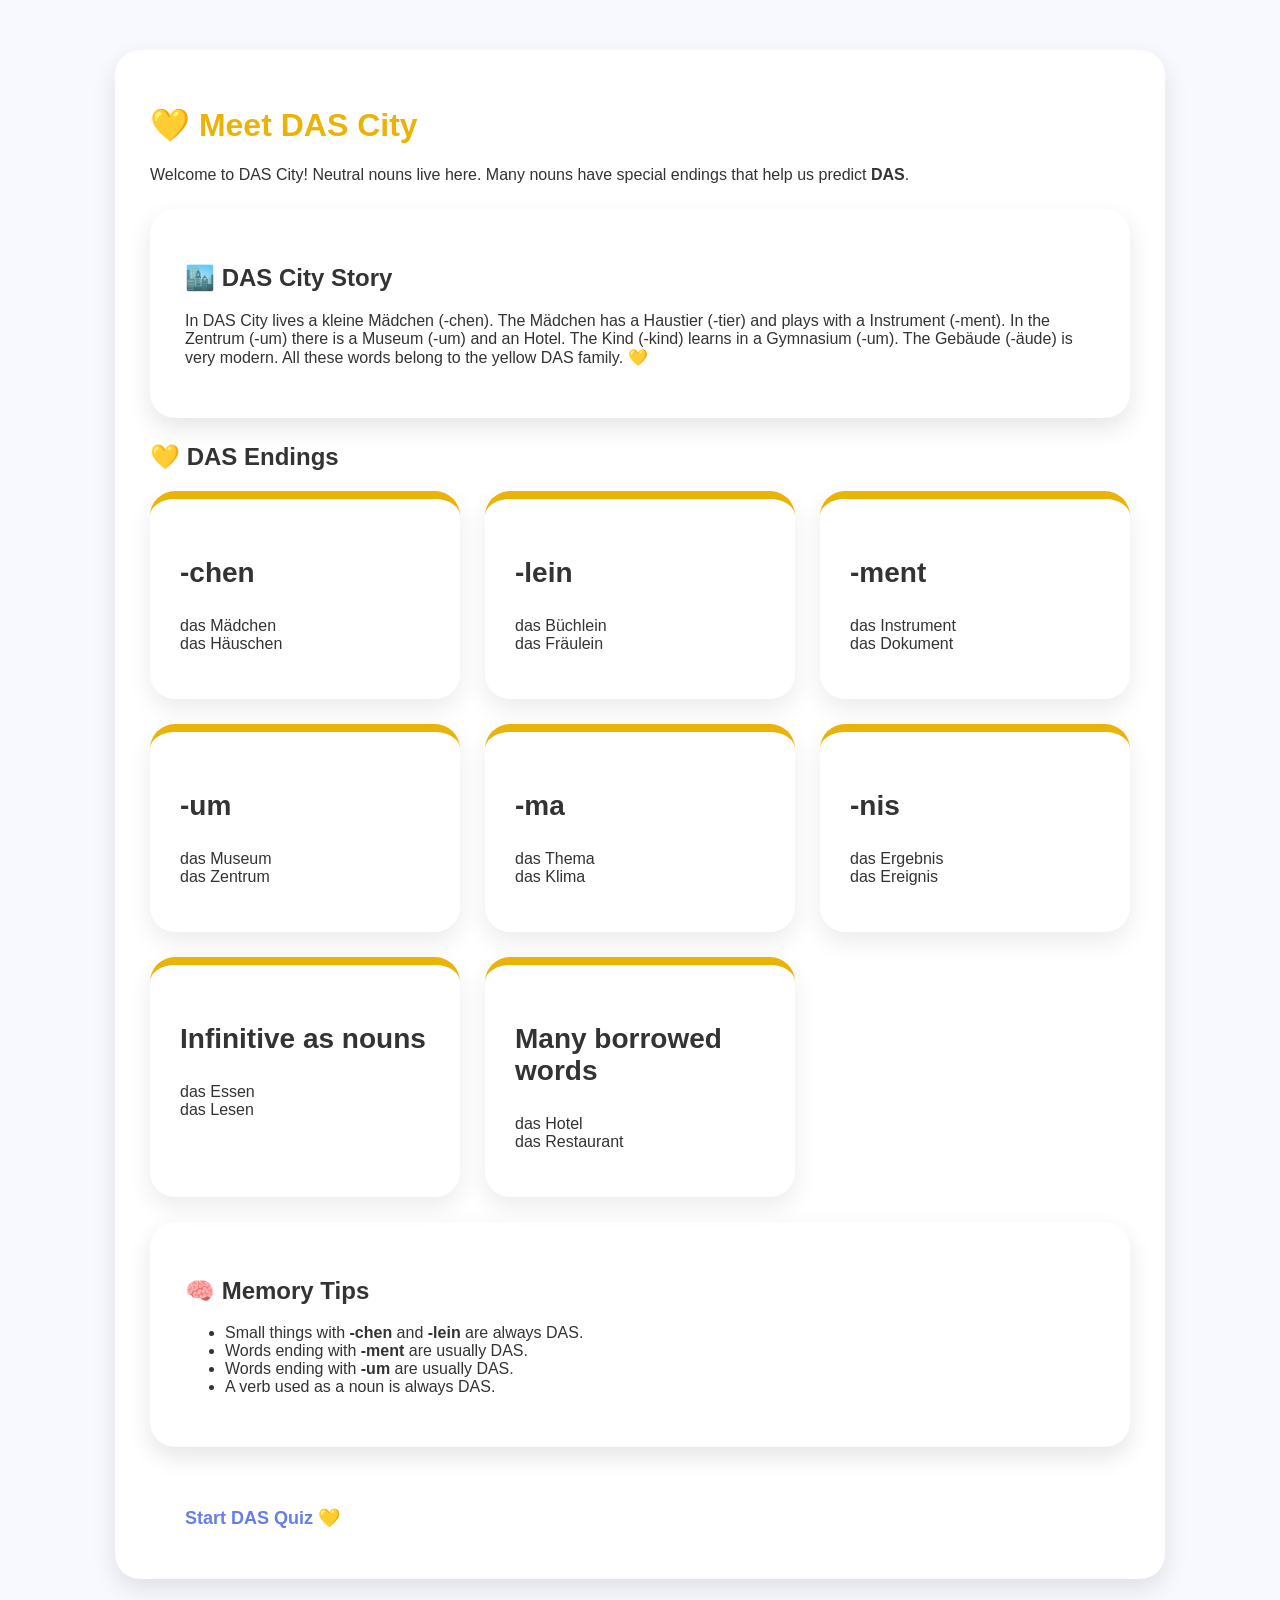
==== das-endings.html @ b2dd9b96 "Add files via upload" ====
<!DOCTYPE html>
<html lang="en">

<head>

<meta charset="UTF-8">
<meta name="viewport" content="width=device-width, initial-scale=1.0">

<title>DAS Endings</title>

<link rel="stylesheet" href="style.css">

</head>


<body>


<div class="container">


<div class="lesson-box">


<h1 style="color:#eab308;">
💛 Meet DAS City
</h1>


<p>
Welcome to DAS City!
Neutral nouns live here.
Many nouns have special endings that help us predict
<strong>DAS</strong>.
</p>



<div class="lesson-box">


<h2>🏙️ DAS City Story</h2>


<p>

In DAS City lives a kleine Mädchen (-chen).

The Mädchen has a Haustier (-tier)
and plays with a Instrument (-ment).

In the Zentrum (-um) there is a Museum (-um)
and an Hotel.

The Kind (-kind) learns in a Gymnasium (-um).

The Gebäude (-äude) is very modern.

All these words belong to the yellow DAS family. 💛

</p>


</div>




<h2>💛 DAS Endings</h2>



<div class="cards">



<div class="card das">

<h3>-chen</h3>

<p>
das Mädchen
<br>
das Häuschen
</p>

</div>



<div class="card das">

<h3>-lein</h3>

<p>
das Büchlein
<br>
das Fräulein
</p>

</div>



<div class="card das">

<h3>-ment</h3>

<p>
das Instrument
<br>
das Dokument
</p>

</div>



<div class="card das">

<h3>-um</h3>

<p>
das Museum
<br>
das Zentrum
</p>

</div>



<div class="card das">

<h3>-ma</h3>

<p>
das Thema
<br>
das Klima
</p>

</div>



<div class="card das">

<h3>-nis</h3>

<p>
das Ergebnis
<br>
das Ereignis
</p>

</div>



<div class="card das">

<h3>Infinitive as nouns</h3>

<p>
das Essen
<br>
das Lesen
</p>

</div>



<div class="card das">

<h3>Many borrowed words</h3>

<p>
das Hotel
<br>
das Restaurant
</p>

</div>



</div>





<div class="lesson-box">


<h2>🧠 Memory Tips</h2>


<ul>

<li>
Small things with <strong>-chen</strong> and <strong>-lein</strong> are always DAS.
</li>


<li>
Words ending with <strong>-ment</strong> are usually DAS.
</li>


<li>
Words ending with <strong>-um</strong> are usually DAS.
</li>


<li>
A verb used as a noun is always DAS.
</li>


</ul>


</div>



<a href="das-quiz.html" class="main-btn">

Start DAS Quiz 💛

</a>



</div>


</div>


</body>

</html>
---- style.css ----
*{
box-sizing:border-box;
font-family:"Arial",sans-serif;
}


body{
margin:0;
background:#f8f9ff;
color:#333;
}


.container{
max-width:1100px;
margin:auto;
padding:25px;
}


.hero{
background:linear-gradient(135deg,#667eea,#764ba2);
color:white;
text-align:center;
padding:80px 20px;
border-radius:0 0 40px 40px;
}


.hero h1{
font-size:48px;
margin-bottom:10px;
}


.hero h2{
font-size:30px;
}


.hero p{
font-size:20px;
max-width:700px;
margin:20px auto;
}


.main-btn{
display:inline-block;
background:white;
color:#667eea;
padding:15px 35px;
border-radius:30px;
text-decoration:none;
font-weight:bold;
font-size:18px;
margin-top:20px;
}


.section-title{
text-align:center;
font-size:35px;
margin:40px;
}


.cards{
display:grid;
grid-template-columns:repeat(auto-fit,minmax(280px,1fr));
gap:25px;
}


.card{
background:white;
padding:30px;
border-radius:25px;
box-shadow:0 10px 25px rgba(0,0,0,0.08);
transition:.3s;
}


.card:hover{
transform:translateY(-8px);
}


.card h3{
font-size:28px;
}


.card a{
display:inline-block;
margin-top:15px;
padding:12px 25px;
border-radius:25px;
text-decoration:none;
color:white;
font-weight:bold;
}


.intro{
border-top:8px solid #555;
}


.der{
border-top:8px solid #3b82f6;
}


.die{
border-top:8px solid #ec4899;
}


.das{
border-top:8px solid #eab308;
}


.mixed{
border-top:8px solid #8b5cf6;
}


.certificate{
border-top:8px solid #10b981;
}


.intro a{
background:#555;
}


.der a{
background:#3b82f6;
}


.die a{
background:#ec4899;
}


.das a{
background:#eab308;
}


.mixed a{
background:#8b5cf6;
}


.certificate a{
background:#10b981;
}



.lesson-box{
background:white;
padding:35px;
border-radius:25px;
box-shadow:0 10px 25px rgba(0,0,0,.1);
margin:25px 0;
}


.question{
background:white;
padding:25px;
border-radius:20px;
margin:20px 0;
box-shadow:0 5px 15px rgba(0,0,0,.08);
}


.option{
display:block;
padding:10px;
}


button{
border:none;
cursor:pointer;
}


.quiz-btn{
background:#667eea;
color:white;
padding:15px 35px;
border-radius:30px;
font-size:18px;
}


.correct{
background:#bbf7d0!important;
}


.wrong{
background:#fecaca!important;
}


.result{
display:none;
background:white;
padding:30px;
border-radius:25px;
text-align:center;
font-size:25px;
}



footer{
text-align:center;
padding:30px;
margin-top:40px;
}
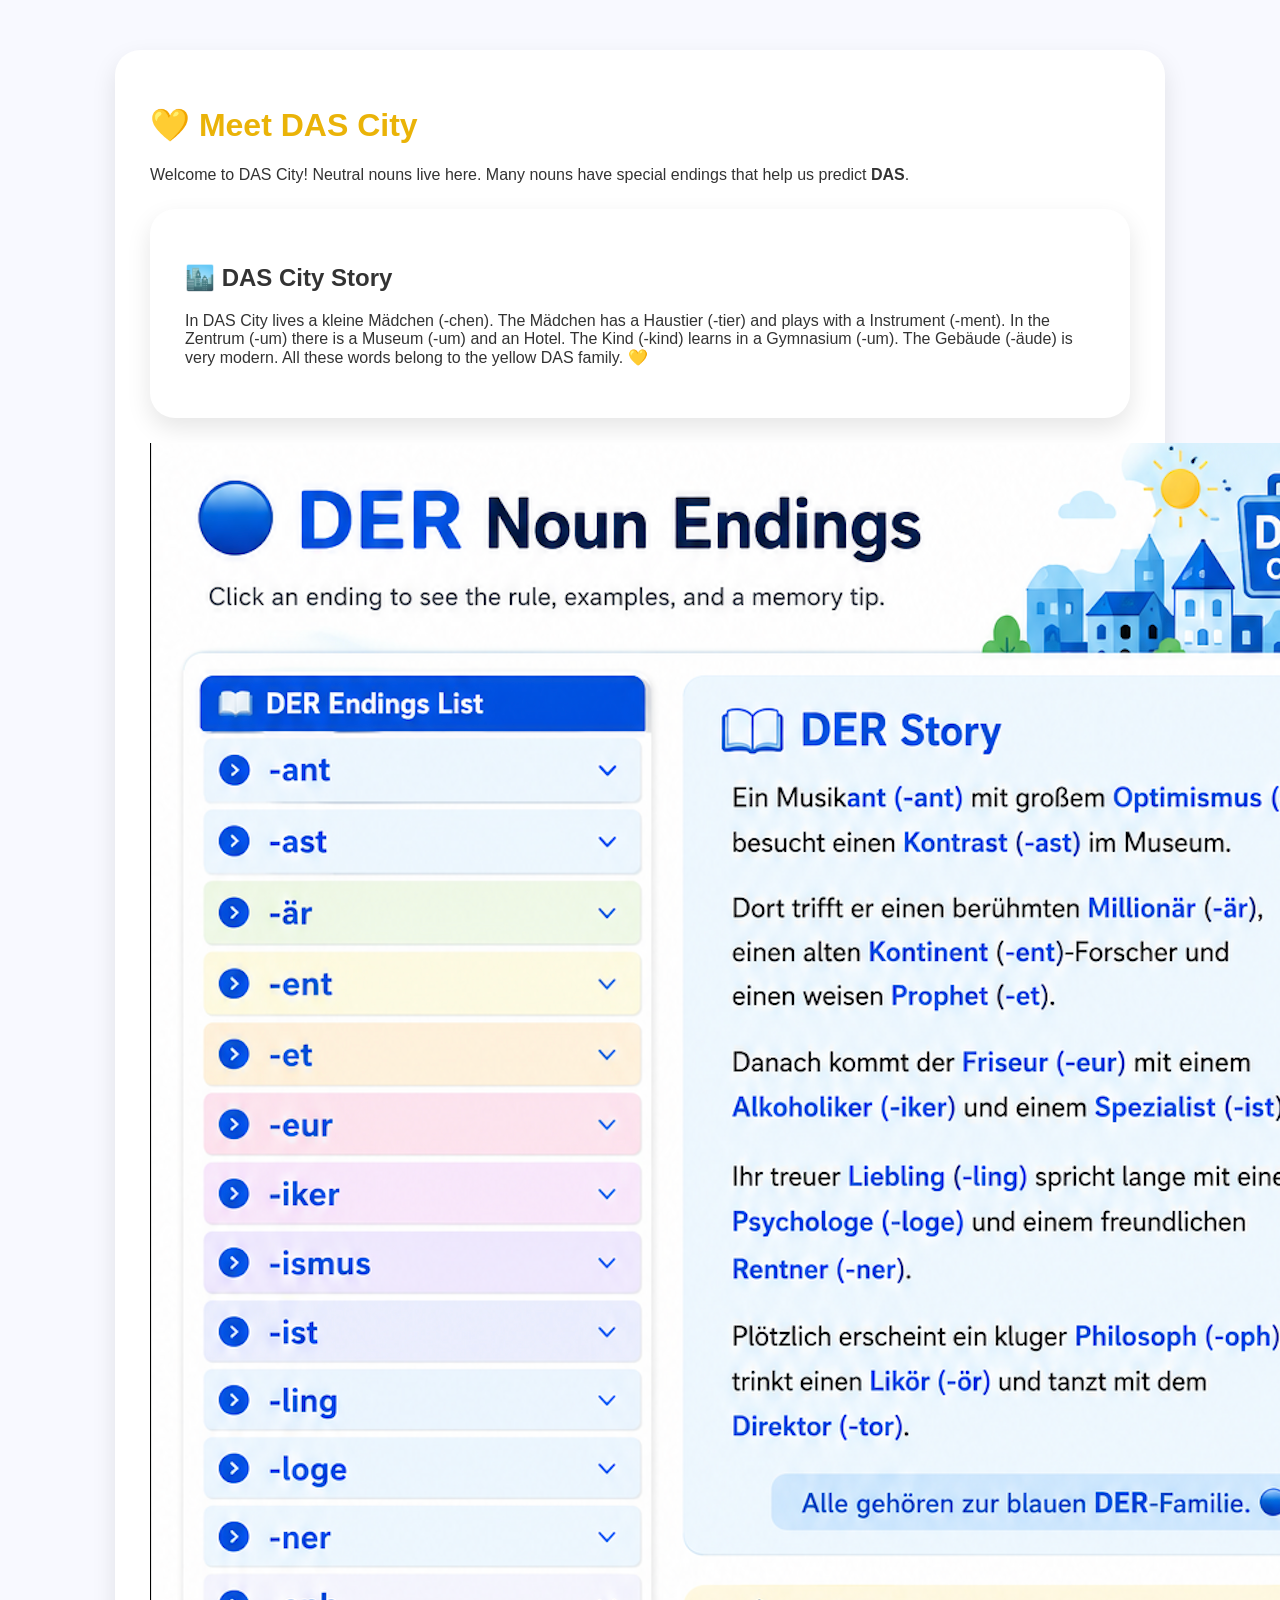
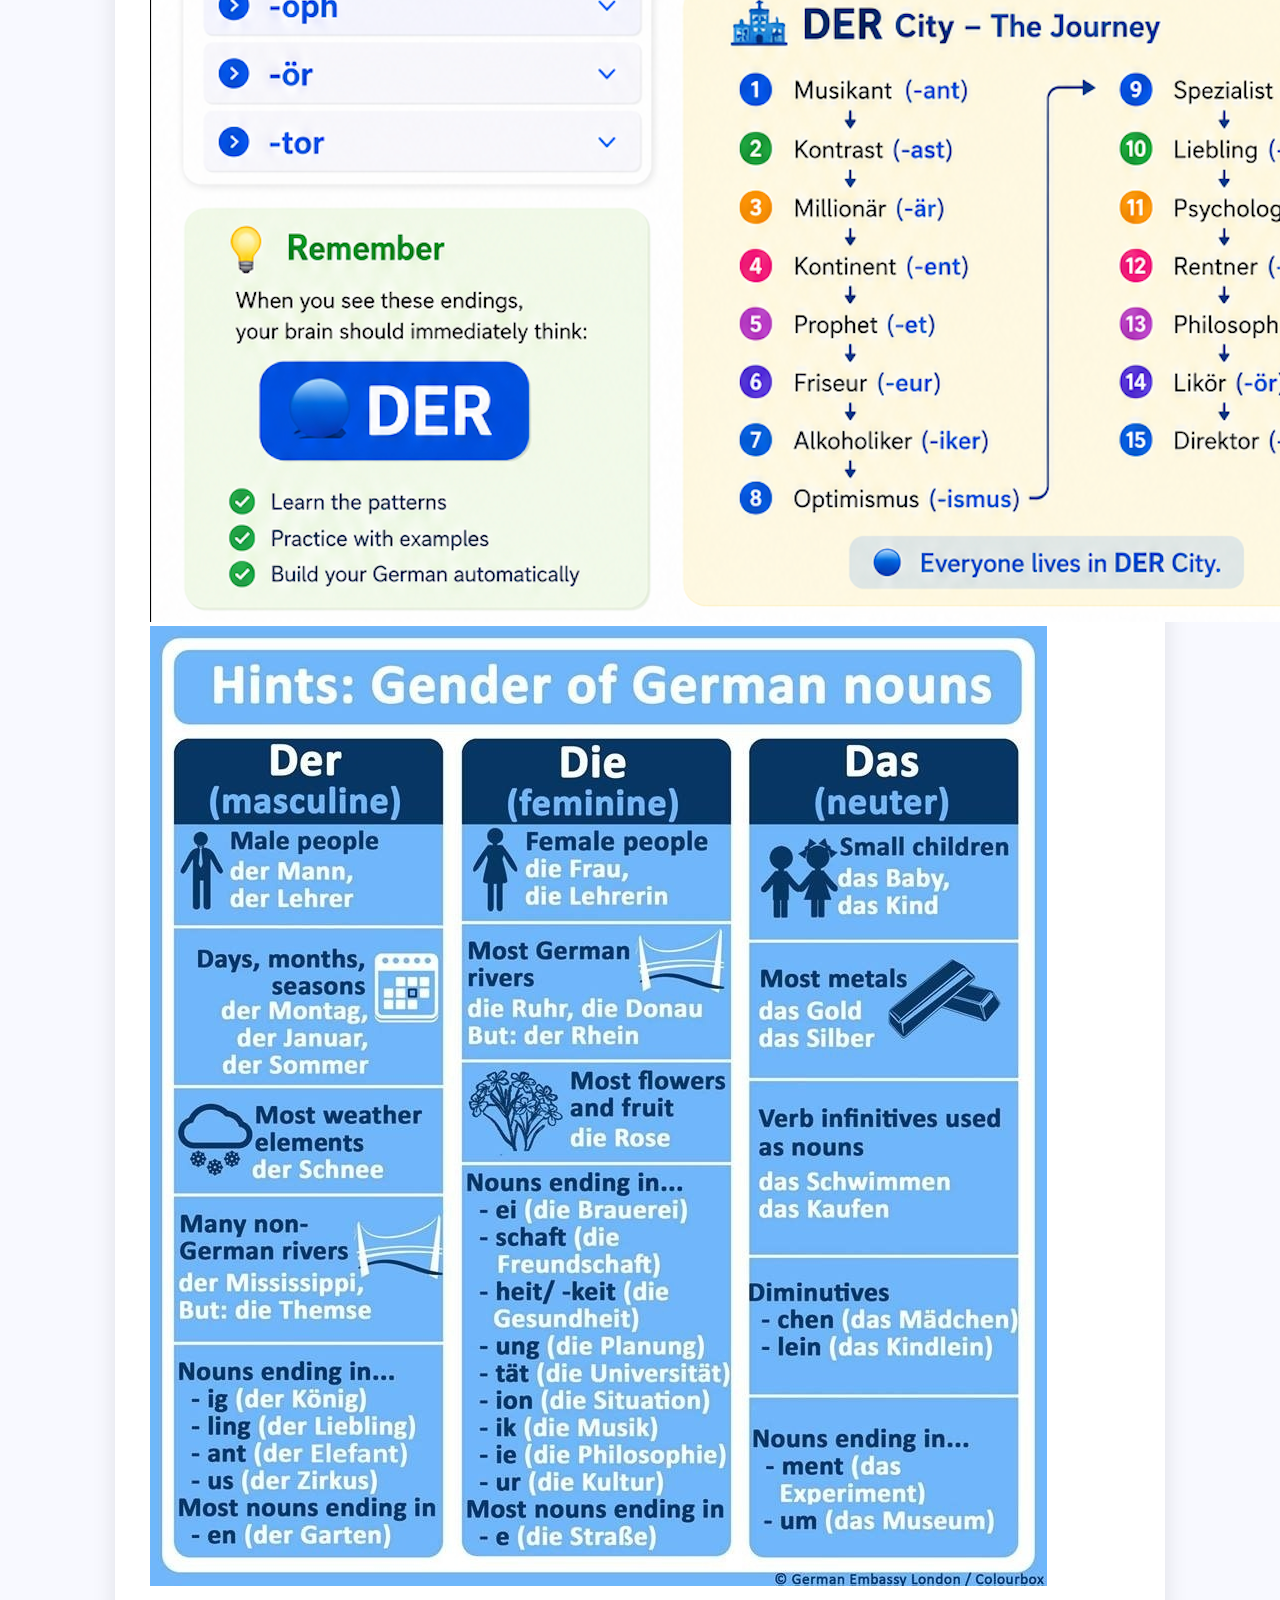
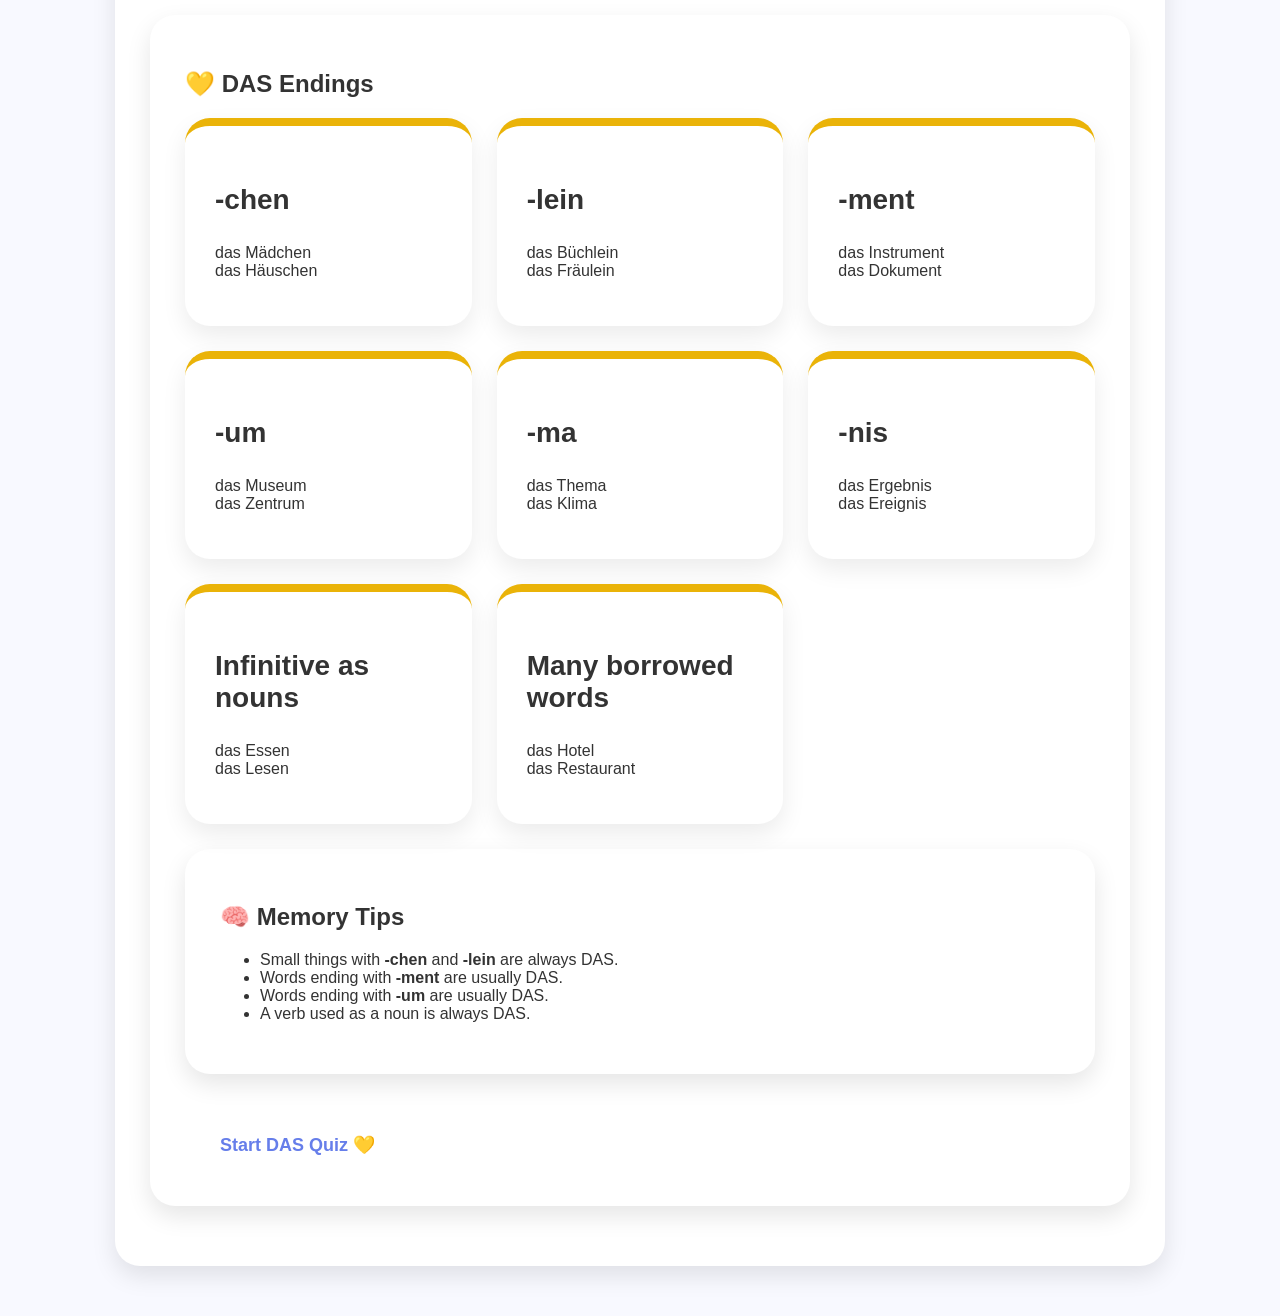
==== commit cf7d7f57: "Add images and heading to das-endings.html" ====
--- a/das-endings.html
+++ b/das-endings.html
@@ -63,7 +63,12 @@
 
 </div>
 
-
+<img src="der-endings.png" alt="DAS Endings" class="lesson-image">
+
+<img src="der-chart.png" alt="DAS Chart" class="lesson-image">
+
+  
+<div class="lesson-box">
 
 
 <h2>💛 DAS Endings</h2>
@@ -243,4 +248,4 @@
 
 </body>
 
-</html>+</html>
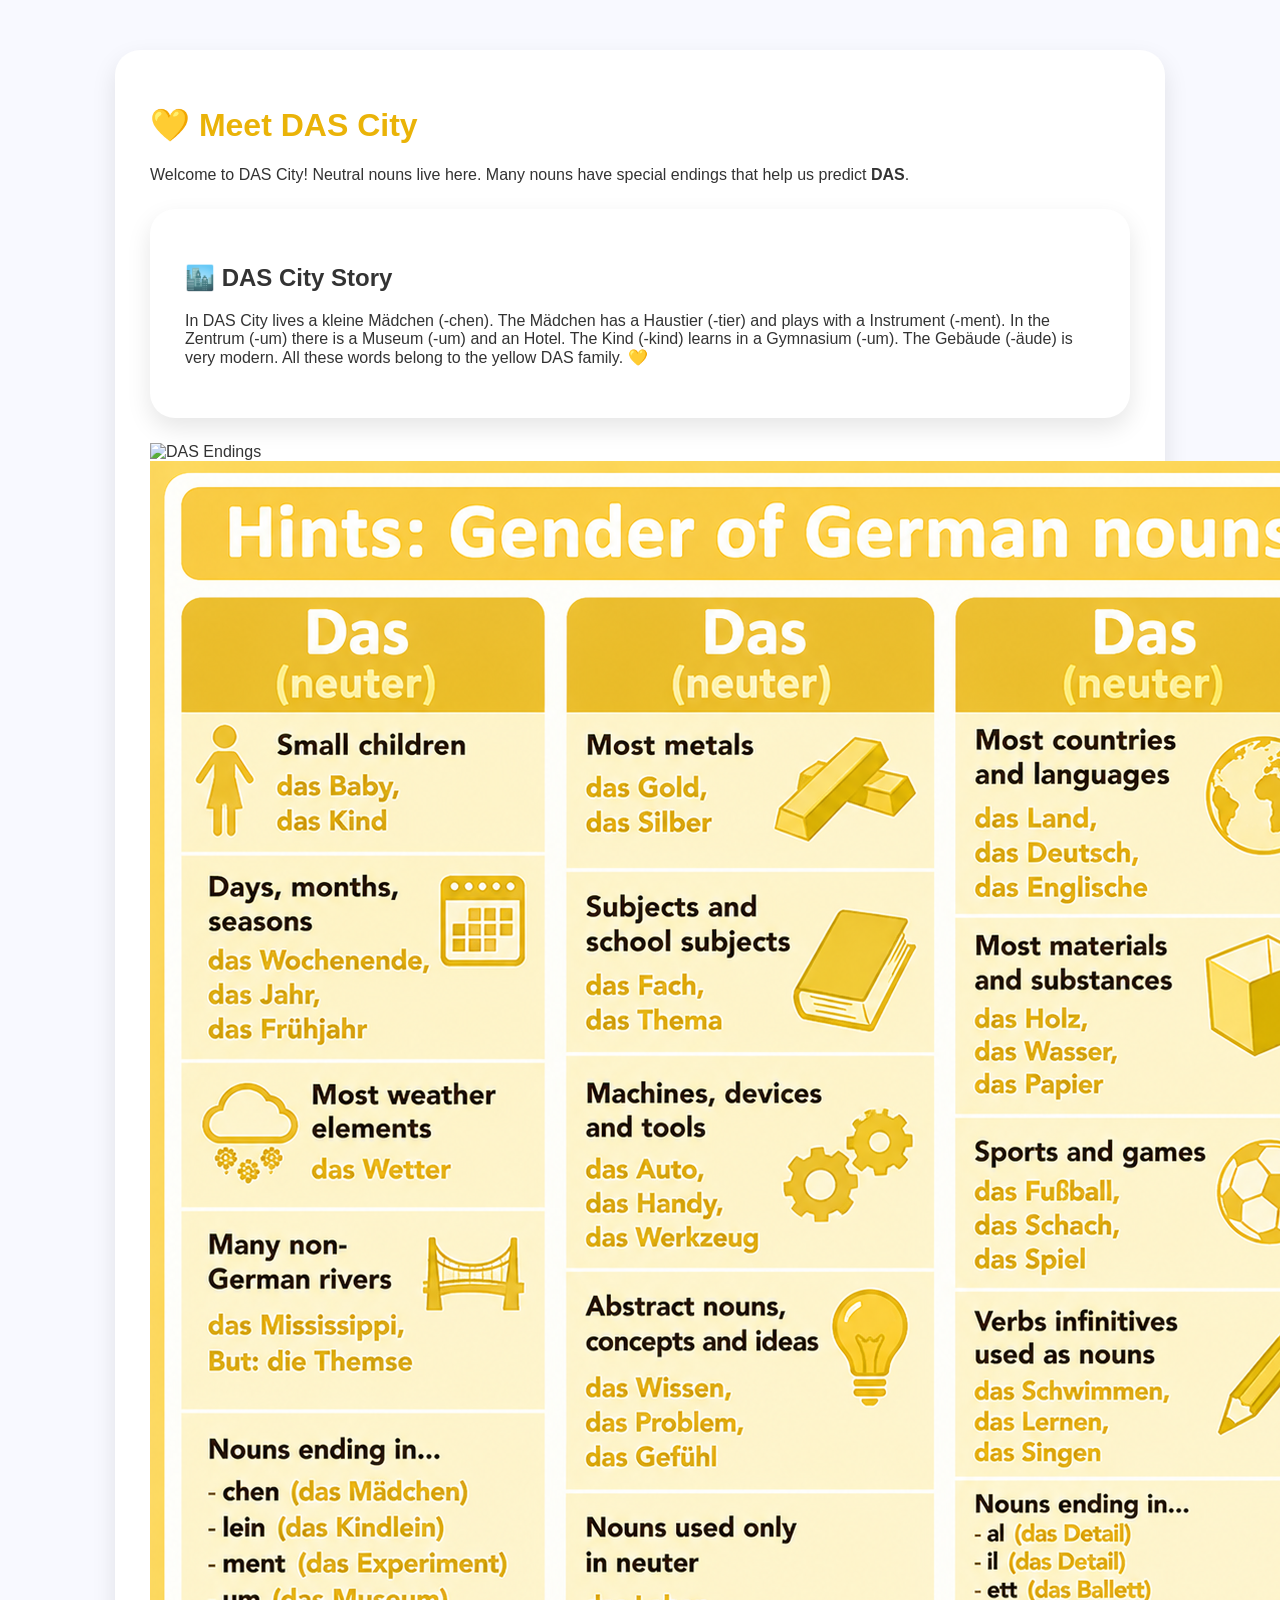
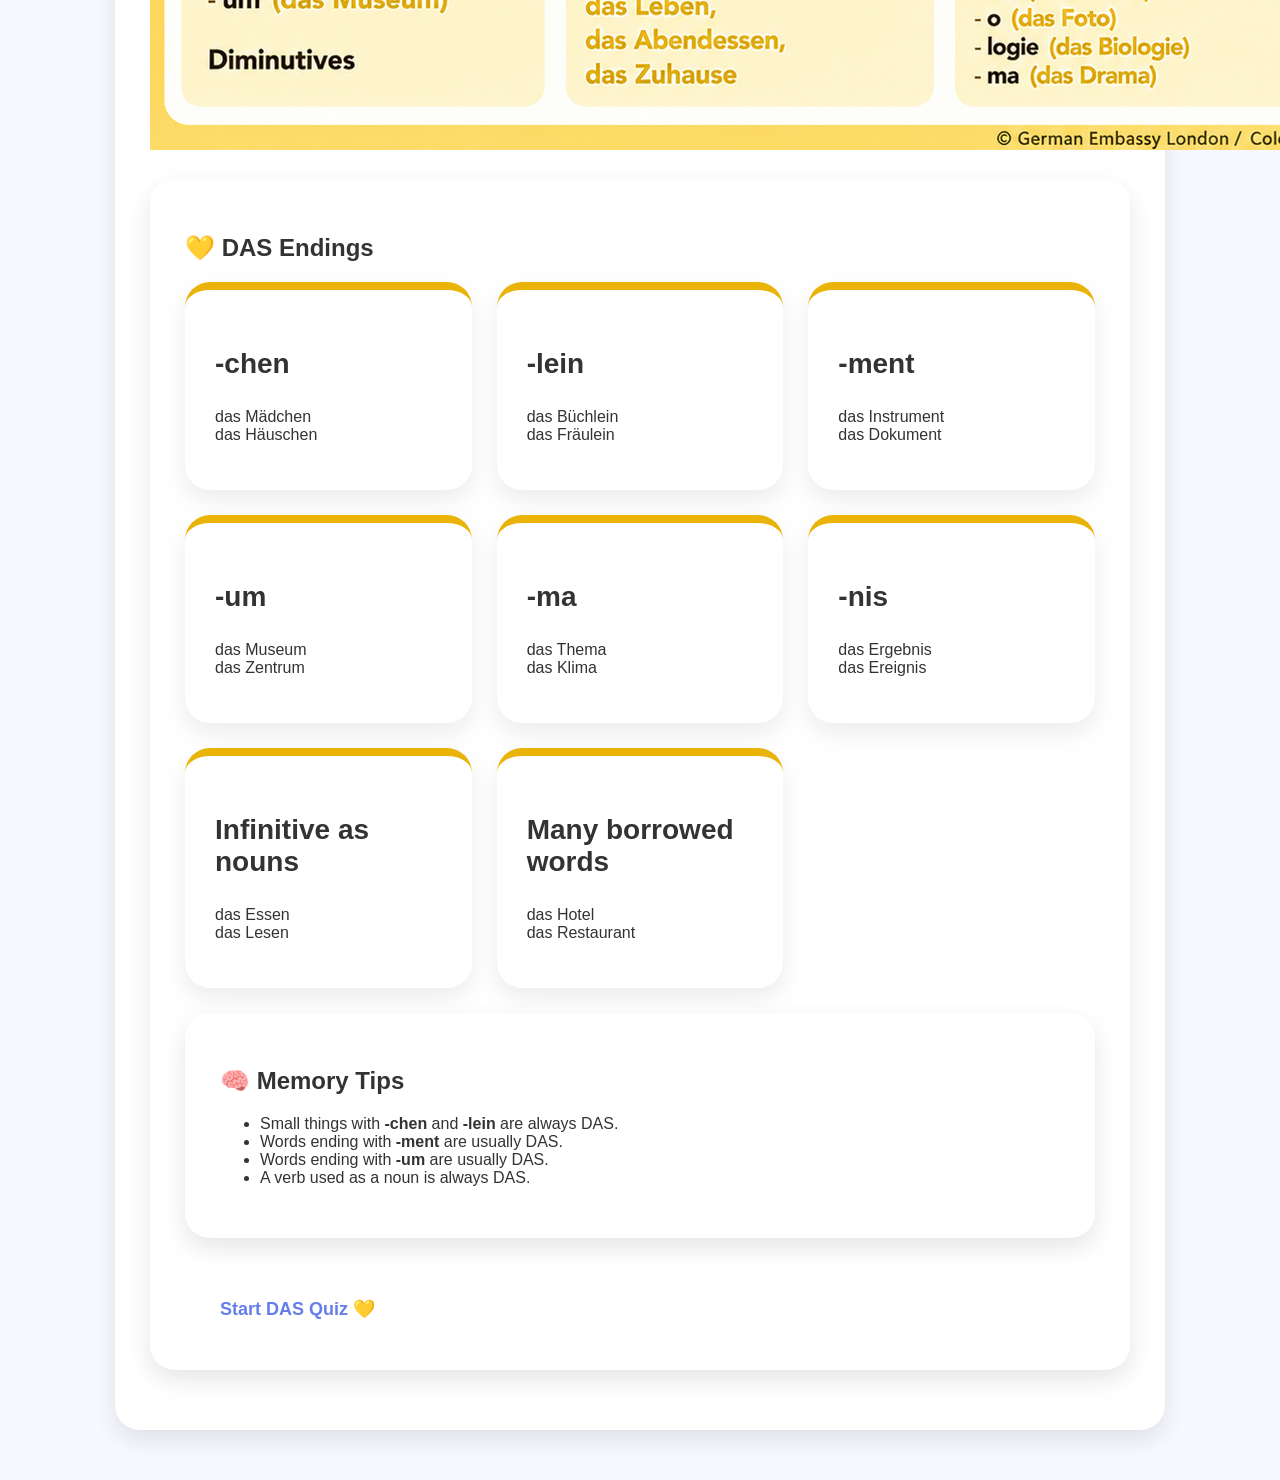
==== commit e467f8a9: "Update das-endings.html" ====
--- a/das-endings.html
+++ b/das-endings.html
@@ -63,9 +63,9 @@
 
 </div>
 
-<img src="der-endings.png" alt="DAS Endings" class="lesson-image">
-
-<img src="der-chart.png" alt="DAS Chart" class="lesson-image">
+<img src="das-endings.png" alt="DAS Endings" class="lesson-image">
+
+<img src="das-chart.png" alt="DAS Chart" class="lesson-image">
 
   
 <div class="lesson-box">
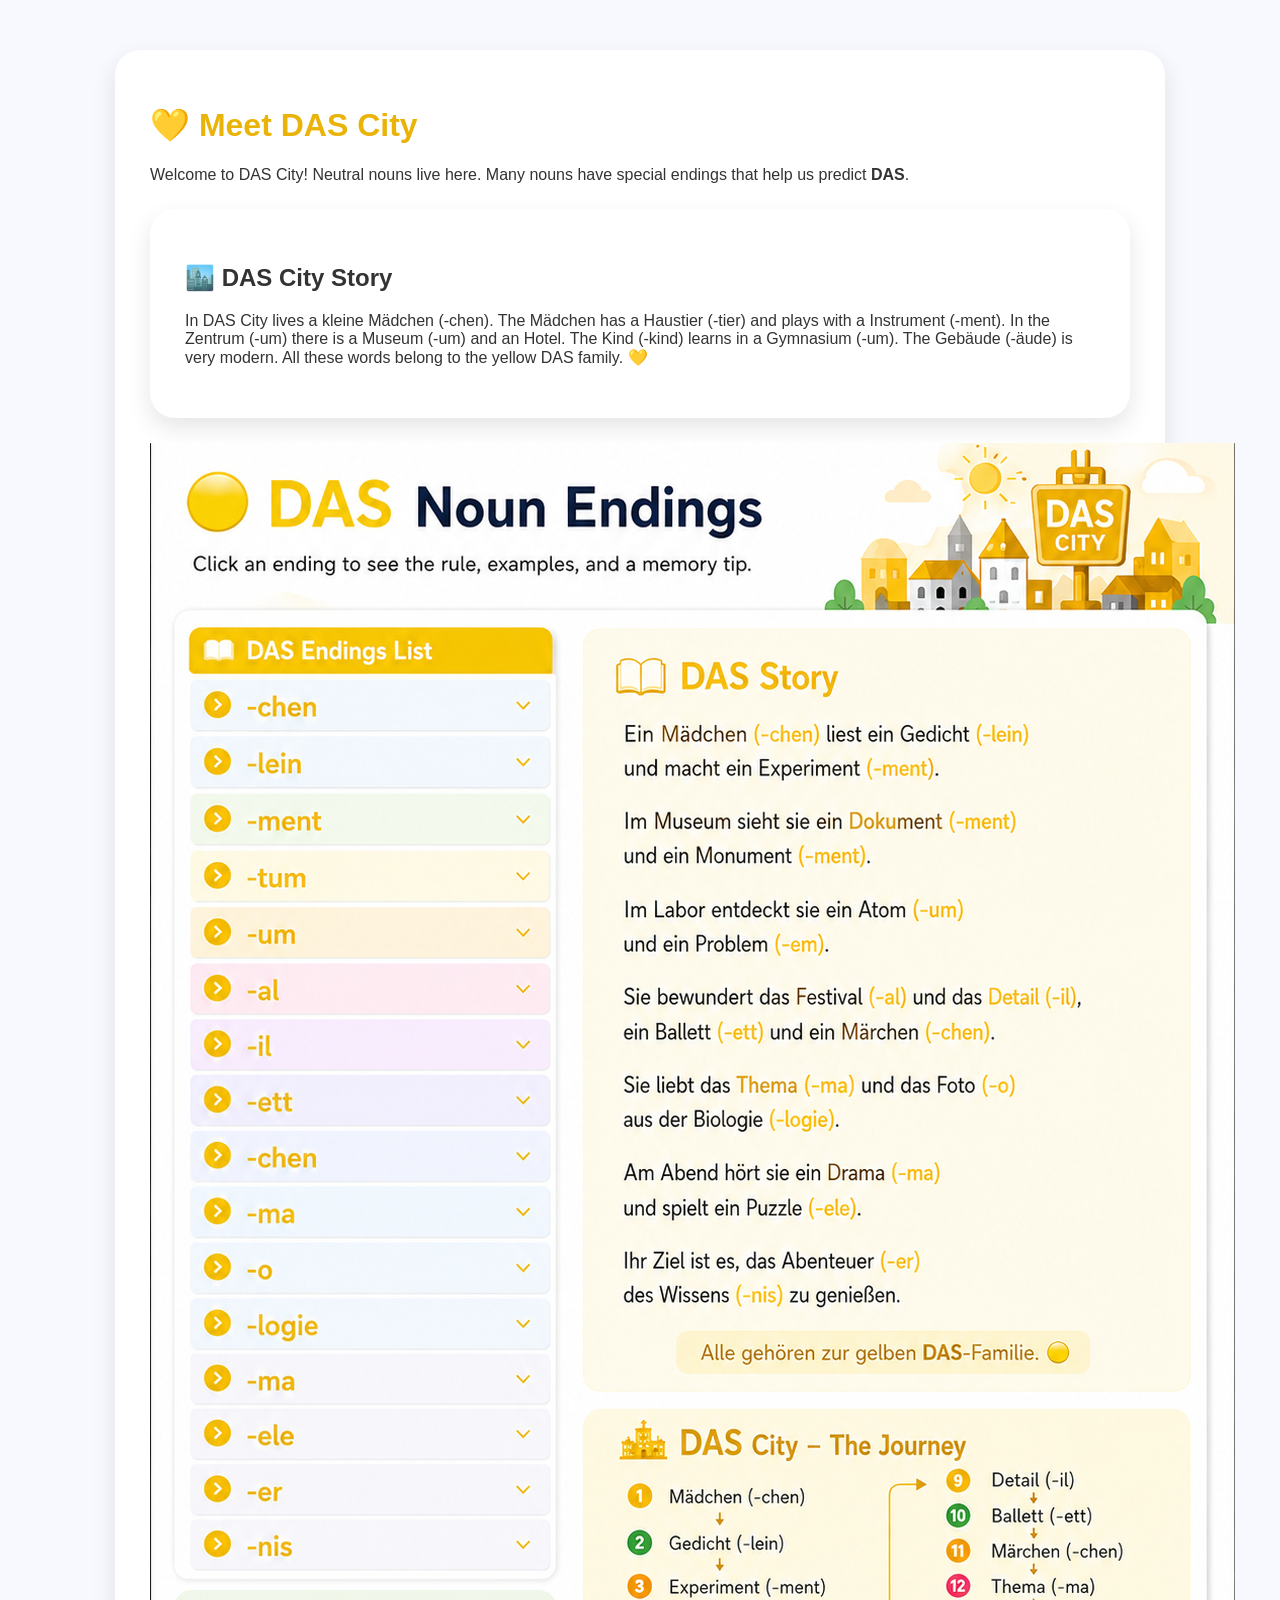
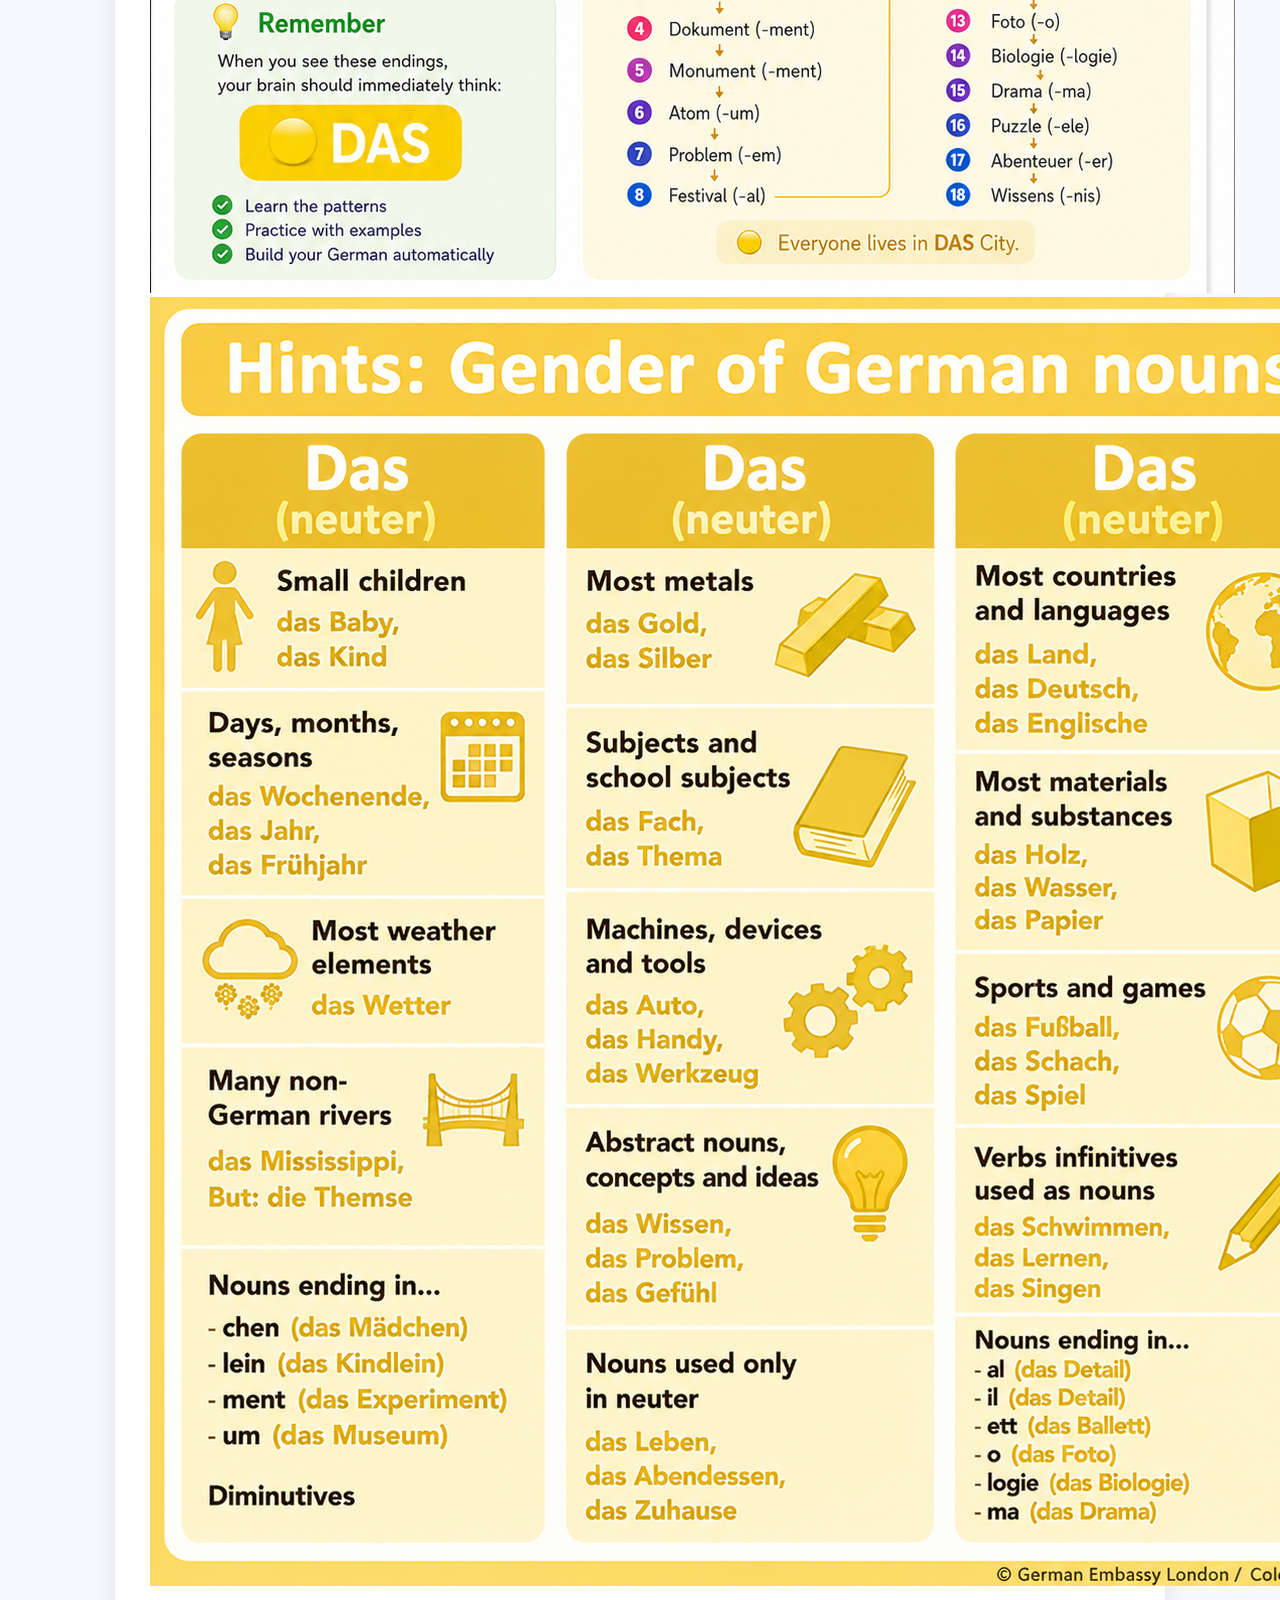
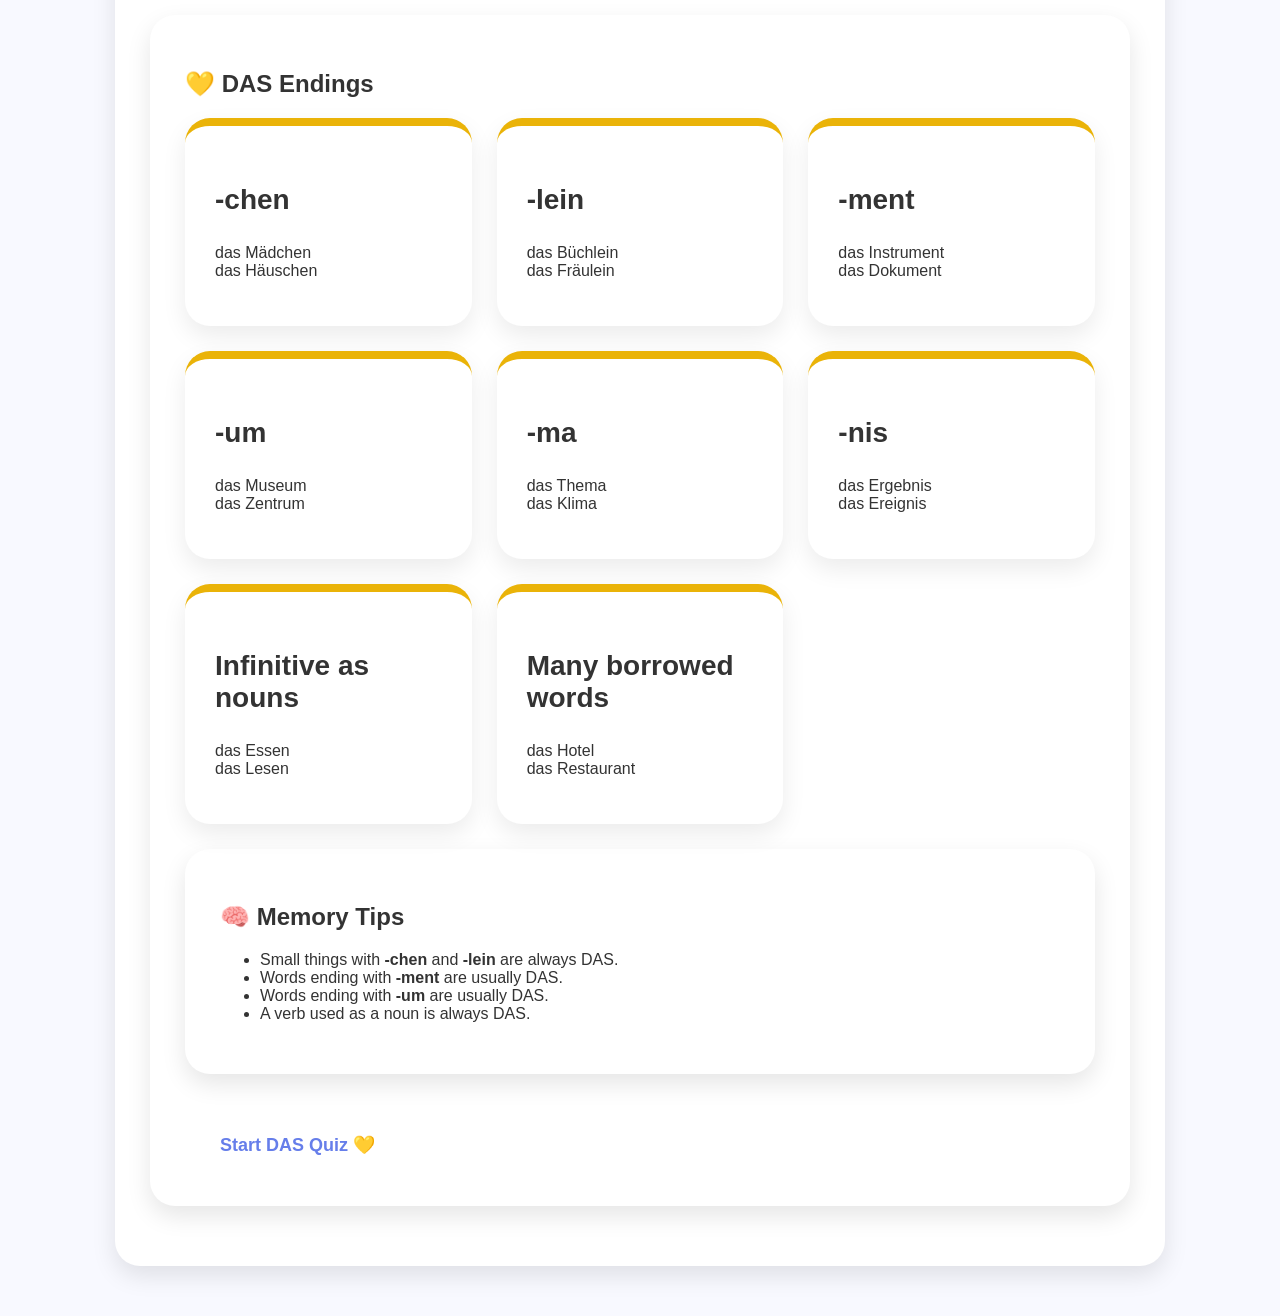
==== commit 4f569c7b: "Fix image source for DAS endings" ====
--- a/das-endings.html
+++ b/das-endings.html
@@ -27,12 +27,12 @@
 </h1>
 
 
-<p>
+    <p>
 Welcome to DAS City!
 Neutral nouns live here.
 Many nouns have special endings that help us predict
 <strong>DAS</strong>.
-</p>
+    </p>
 
 
 
@@ -42,7 +42,7 @@
 <h2>🏙️ DAS City Story</h2>
 
 
-<p>
+       <p>
 
 In DAS City lives a kleine Mädchen (-chen).
 
@@ -58,148 +58,148 @@
 
 All these words belong to the yellow DAS family. 💛
 
-</p>
-
-
-</div>
-
-<img src="das-endings.png" alt="DAS Endings" class="lesson-image">
-
-<img src="das-chart.png" alt="DAS Chart" class="lesson-image">
+       </p>
+
+
+    </div>
+
+    <img src="das.endings.png" alt="DAS Endings" class="lesson-image">
+
+    <img src="das-chart.png" alt="DAS Chart" class="lesson-image">
 
   
+    <div class="lesson-box">
+
+
+         <h2>💛 DAS Endings</h2>
+
+
+
+     <div class="cards">
+
+
+
+<div class="card das">
+
+<h3>-chen</h3>
+
+<p>
+das Mädchen
+<br>
+das Häuschen
+</p>
+
+</div>
+
+
+
+<div class="card das">
+
+<h3>-lein</h3>
+
+<p>
+das Büchlein
+<br>
+das Fräulein
+</p>
+
+</div>
+
+
+
+<div class="card das">
+
+<h3>-ment</h3>
+
+<p>
+das Instrument
+<br>
+das Dokument
+</p>
+
+</div>
+
+
+
+<div class="card das">
+
+<h3>-um</h3>
+
+<p>
+das Museum
+<br>
+das Zentrum
+</p>
+
+</div>
+
+
+
+<div class="card das">
+
+<h3>-ma</h3>
+
+<p>
+das Thema
+<br>
+das Klima
+</p>
+
+</div>
+
+
+
+<div class="card das">
+
+<h3>-nis</h3>
+
+<p>
+das Ergebnis
+<br>
+das Ereignis
+</p>
+
+</div>
+
+
+
+<div class="card das">
+
+<h3>Infinitive as nouns</h3>
+
+<p>
+das Essen
+<br>
+das Lesen
+</p>
+
+</div>
+
+
+
+<div class="card das">
+
+<h3>Many borrowed words</h3>
+
+<p>
+das Hotel
+<br>
+das Restaurant
+</p>
+
+</div>
+
+
+
+</div>
+
+
+
+
+
 <div class="lesson-box">
 
 
-<h2>💛 DAS Endings</h2>
-
-
-
-<div class="cards">
-
-
-
-<div class="card das">
-
-<h3>-chen</h3>
-
-<p>
-das Mädchen
-<br>
-das Häuschen
-</p>
-
-</div>
-
-
-
-<div class="card das">
-
-<h3>-lein</h3>
-
-<p>
-das Büchlein
-<br>
-das Fräulein
-</p>
-
-</div>
-
-
-
-<div class="card das">
-
-<h3>-ment</h3>
-
-<p>
-das Instrument
-<br>
-das Dokument
-</p>
-
-</div>
-
-
-
-<div class="card das">
-
-<h3>-um</h3>
-
-<p>
-das Museum
-<br>
-das Zentrum
-</p>
-
-</div>
-
-
-
-<div class="card das">
-
-<h3>-ma</h3>
-
-<p>
-das Thema
-<br>
-das Klima
-</p>
-
-</div>
-
-
-
-<div class="card das">
-
-<h3>-nis</h3>
-
-<p>
-das Ergebnis
-<br>
-das Ereignis
-</p>
-
-</div>
-
-
-
-<div class="card das">
-
-<h3>Infinitive as nouns</h3>
-
-<p>
-das Essen
-<br>
-das Lesen
-</p>
-
-</div>
-
-
-
-<div class="card das">
-
-<h3>Many borrowed words</h3>
-
-<p>
-das Hotel
-<br>
-das Restaurant
-</p>
-
-</div>
-
-
-
-</div>
-
-
-
-
-
-<div class="lesson-box">
-
-
 <h2>🧠 Memory Tips</h2>
 
 
